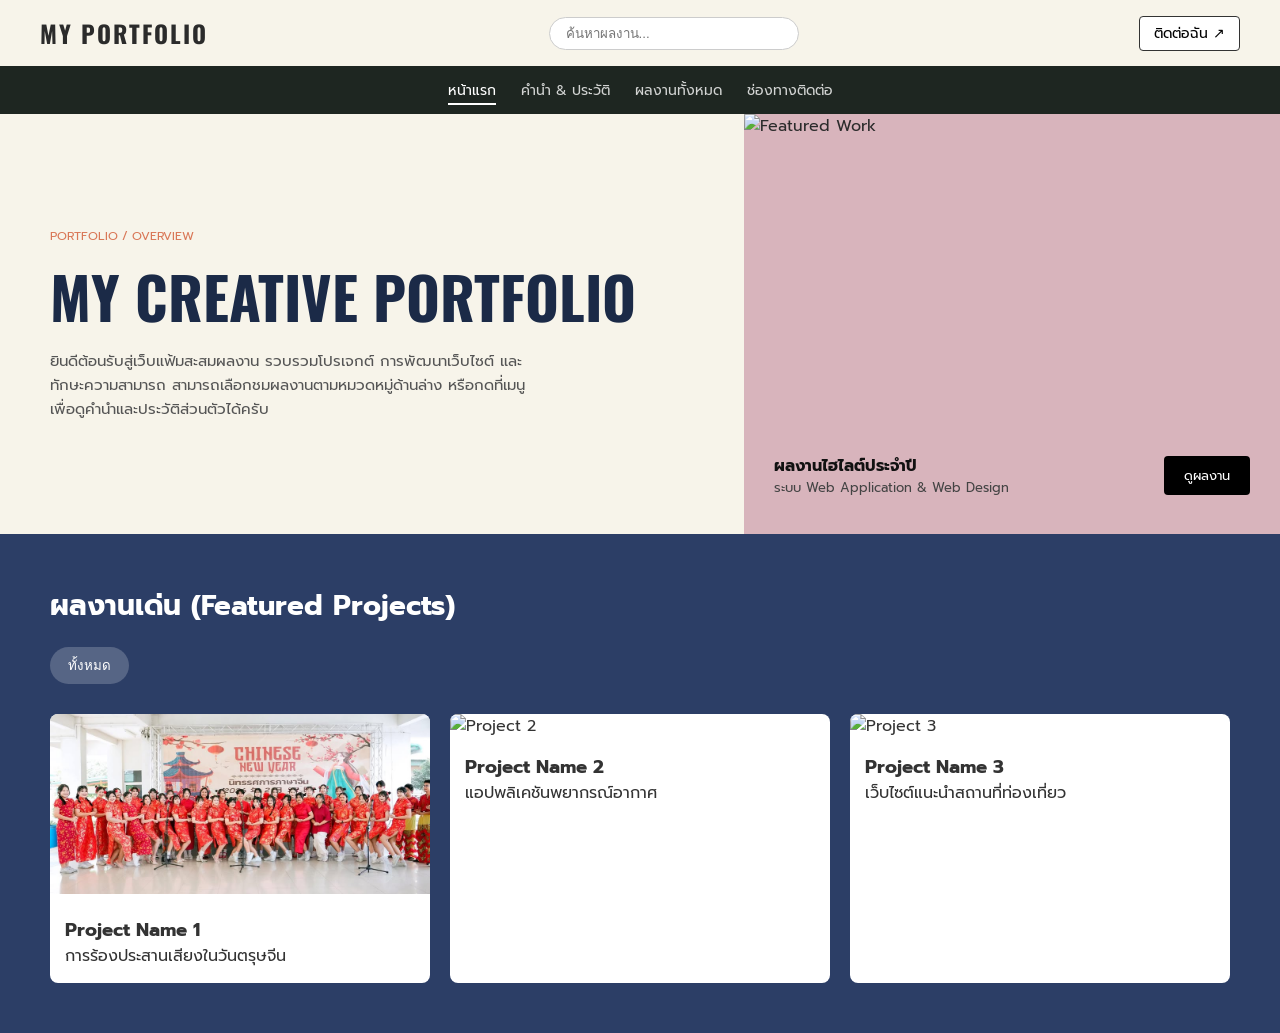
==== index.html @ c182dce8 "Update index.html" ====
<!DOCTYPE html>
<html lang="th">
<head>
    <meta charset="UTF-8">
    <meta name="viewport" content="width=device-width, initial-scale=1.0">
    <title>หน้าแรก - MY PORTFOLIO</title>
    <link rel="stylesheet" href="style.css">
</head>
<body>

    <div class="top-nav">
        <div class="logo">MY PORTFOLIO</div>
        <div class="search-box">
            <input type="text" placeholder="ค้นหาผลงาน...">
        </div>
        <div class="top-actions">
            <a href="contact.html" class="btn-map">ติดต่อฉัน ↗</a>
        </div>
    </div>

    <nav class="main-nav">
        <ul>
            <li><a href="index.html" class="active">หน้าแรก</a></li>
            <li><a href="about.html">คำนำ & ประวัติ</a></li>
            <li><a href="projects.html">ผลงานทั้งหมด</a></li>
            <li><a href="contact.html">ช่องทางติดต่อ</a></li>
        </ul>
    </nav>

    <section class="hero">
        <div class="hero-left">
            <div class="breadcrumb">Portfolio / Overview</div>
            <h1>MY CREATIVE PORTFOLIO</h1>
            <p>ยินดีต้อนรับสู่เว็บแฟ้มสะสมผลงาน รวบรวมโปรเจกต์ การพัฒนาเว็บไซต์ และทักษะความสามารถ สามารถเลือกชมผลงานตามหมวดหมู่ด้านล่าง หรือกดที่เมนูเพื่อดูคำนำและประวัติส่วนตัวได้ครับ</p>
        </div>
        
        <div class="hero-right">
            <img src="https://picsum.photos/600/400?random=1" alt="Featured Work" class="hero-img">
            <div class="hero-card-info">
                <div class="hero-card-text">
                    <h3>ผลงานไฮไลต์ประจำปี</h3>
                    <p>ระบบ Web Application & Web Design</p>
                </div>
                <a href="projects.html" class="btn-details">ดูผลงาน</a>
            </div>
        </div>
    </section>

    <section class="portfolio-section">
        <h2>ผลงานเด่น (Featured Projects)</h2>
        
        <div class="filter-bar">
            <button class="filter-btn">ทั้งหมด</button>
        </div>

        <div class="grid-container">
            <div class="project-card">
                <img src="CP.jpeg" alt="Project 1">
                <div class="project-info">
                    <h3>Project Name 1</h3>
                    <p>การร้องประสานเสียงในวันตรุษจีน</p>
                </div>
            </div>
            <div class="project-card">
                <img src="https://picsum.photos/300/200?random=3" alt="Project 2">
                <div class="project-info">
                    <h3>Project Name 2</h3>
                    <p>แอปพลิเคชันพยากรณ์อากาศ</p>
                </div>
            </div>
            <div class="project-card">
                <img src="https://picsum.photos/300/200?random=4" alt="Project 3">
                <div class="project-info">
                    <h3>Project Name 3</h3>
                    <p>เว็บไซต์แนะนำสถานที่ท่องเที่ยว</p>
                </div>
            </div>
        </div>
    </section>

</body>
</html>
---- style.css ----
@import url('https://fonts.googleapis.com/css2?family=Oswald:wght@600;700&family=Prompt:wght@300;400;600&display=swap');

* {
    box-sizing: border-box;
    margin: 0;
    padding: 0;
}

body {
    font-family: 'Prompt', sans-serif;
    background-color: #f7f4ea;
    color: #2b2b2b;
}

/* Top Navigation Header */
.top-nav {
    display: flex;
    justify-content: space-between;
    align-items: center;
    padding: 15px 40px;
    background-color: #f7f4ea;
}

.logo {
    font-family: 'Oswald', sans-serif;
    font-size: 24px;
    letter-spacing: 2px;
    font-weight: bold;
}

.search-box input {
    padding: 8px 16px;
    border-radius: 20px;
    border: 1px solid #ccc;
    width: 250px;
    outline: none;
}

.top-actions {
    display: flex;
    gap: 15px;
    align-items: center;
}

.btn-map {
    background: #fff;
    border: 1px solid #333;
    padding: 6px 14px;
    border-radius: 4px;
    cursor: pointer;
    text-decoration: none;
    color: #000;
    font-size: 14px;
}

/* Main Navigation Bar */
.main-nav {
    background-color: #1e2621;
    padding: 12px 0;
}

.main-nav ul {
    display: flex;
    justify-content: center;
    list-style: none;
    gap: 25px;
}

.main-nav a {
    color: #fff;
    text-decoration: none;
    font-size: 14px;
    opacity: 0.8;
}

.main-nav a:hover, .main-nav a.active {
    opacity: 1;
    border-bottom: 2px solid #fff;
    padding-bottom: 2px;
}

/* Hero Section Layout */
.hero {
    display: flex;
    min-height: 420px;
}

.hero-left {
    flex: 1.2;
    padding: 60px 50px;
    display: flex;
    flex-direction: column;
    justify-content: center;
}

.breadcrumb {
    font-size: 12px;
    color: #d97757;
    margin-bottom: 20px;
    text-transform: uppercase;
}

.hero-left h1 {
    font-family: 'Oswald', sans-serif;
    font-size: 58px;
    line-height: 1.1;
    color: #1b2a47;
    margin-bottom: 20px;
    text-transform: uppercase;
}

.hero-left p {
    font-size: 15px;
    color: #555;
    max-width: 480px;
    line-height: 1.6;
}

.hero-right {
    flex: 1;
    background-color: #d8b4bc;
    display: flex;
    flex-direction: column;
}

.hero-img {
    width: 100%;
    height: 72%;
    object-fit: cover;
}

.hero-card-info {
    padding: 20px 30px;
    display: flex;
    justify-content: space-between;
    align-items: center;
    height: 28%;
}

.hero-card-text h3 {
    font-size: 16px;
    color: #111;
}

.hero-card-text p {
    font-size: 13px;
    color: #444;
}

.btn-details {
    background-color: #000;
    color: #fff;
    border: none;
    padding: 10px 20px;
    border-radius: 4px;
    cursor: pointer;
    text-decoration: none;
    font-size: 13px;
}

/* Bottom Dark Section */
.portfolio-section {
    background-color: #2c3e66;
    color: #fff;
    padding: 50px;
}

.portfolio-section h2 {
    font-size: 28px;
    margin-bottom: 20px;
}

.filter-bar {
    display: flex;
    gap: 10px;
    margin-bottom: 30px;
}

.filter-btn {
    background: rgba(255, 255, 255, 0.2);
    color: #fff;
    border: none;
    padding: 8px 18px;
    border-radius: 20px;
    cursor: pointer;
}

.grid-container {
    display: grid;
    grid-template-columns: repeat(auto-fit, minmax(260px, 1fr));
    gap: 20px;
}

.project-card {
    background: #fff;
    border-radius: 8px;
    overflow: hidden;
    color: #333;
}

.project-card img {
    width: 100%;
    height: 180px;
    object-fit: cover;
}

.project-info {
    padding: 15px;
}
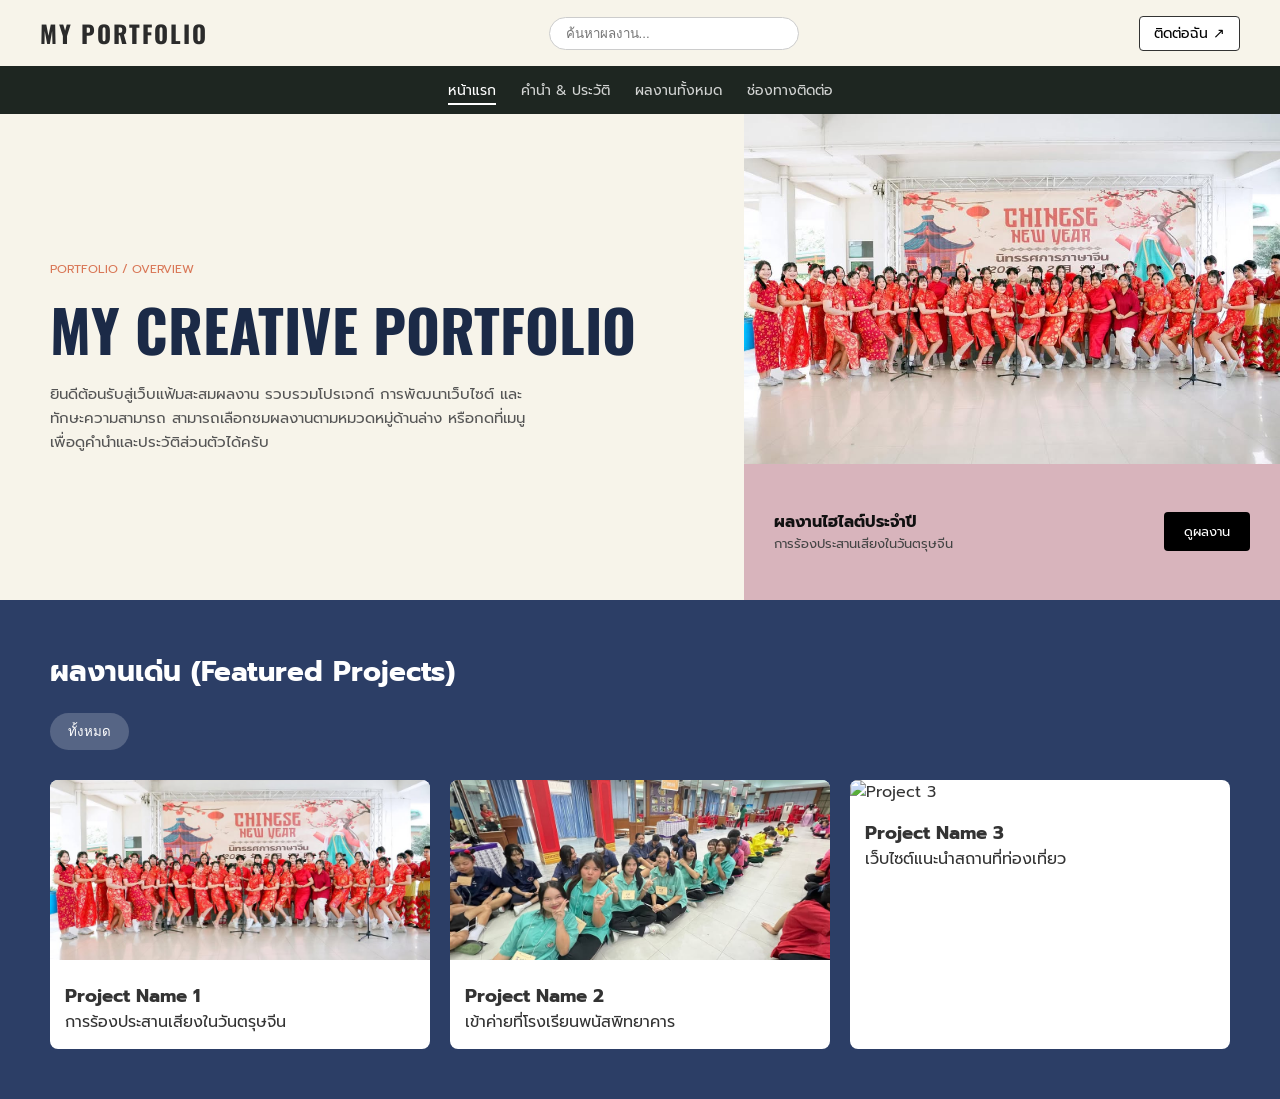
==== commit 925292e3: "Update index.html" ====
--- a/index.html
+++ b/index.html
@@ -35,11 +35,11 @@
         </div>
         
         <div class="hero-right">
-            <img src="https://picsum.photos/600/400?random=1" alt="Featured Work" class="hero-img">
+            <img src="CP.jpg" alt="Featured Work" class="hero-img">
             <div class="hero-card-info">
                 <div class="hero-card-text">
                     <h3>ผลงานไฮไลต์ประจำปี</h3>
-                    <p>ระบบ Web Application & Web Design</p>
+                    <p>การร้องประสานเสียงในวันตรุษจีน</p>
                 </div>
                 <a href="projects.html" class="btn-details">ดูผลงาน</a>
             </div>
@@ -55,17 +55,17 @@
 
         <div class="grid-container">
             <div class="project-card">
-                <img src="CP.jpeg" alt="Project 1">
+                <img src="CP.jpg" alt="Project 1">
                 <div class="project-info">
                     <h3>Project Name 1</h3>
                     <p>การร้องประสานเสียงในวันตรุษจีน</p>
                 </div>
             </div>
             <div class="project-card">
-                <img src="https://picsum.photos/300/200?random=3" alt="Project 2">
+                <img src="CAMP.jpg" alt="Project 2">
                 <div class="project-info">
                     <h3>Project Name 2</h3>
-                    <p>แอปพลิเคชันพยากรณ์อากาศ</p>
+                    <p>เข้าค่ายที่โรงเรียนพนัสพิทยาคาร</p>
                 </div>
             </div>
             <div class="project-card">
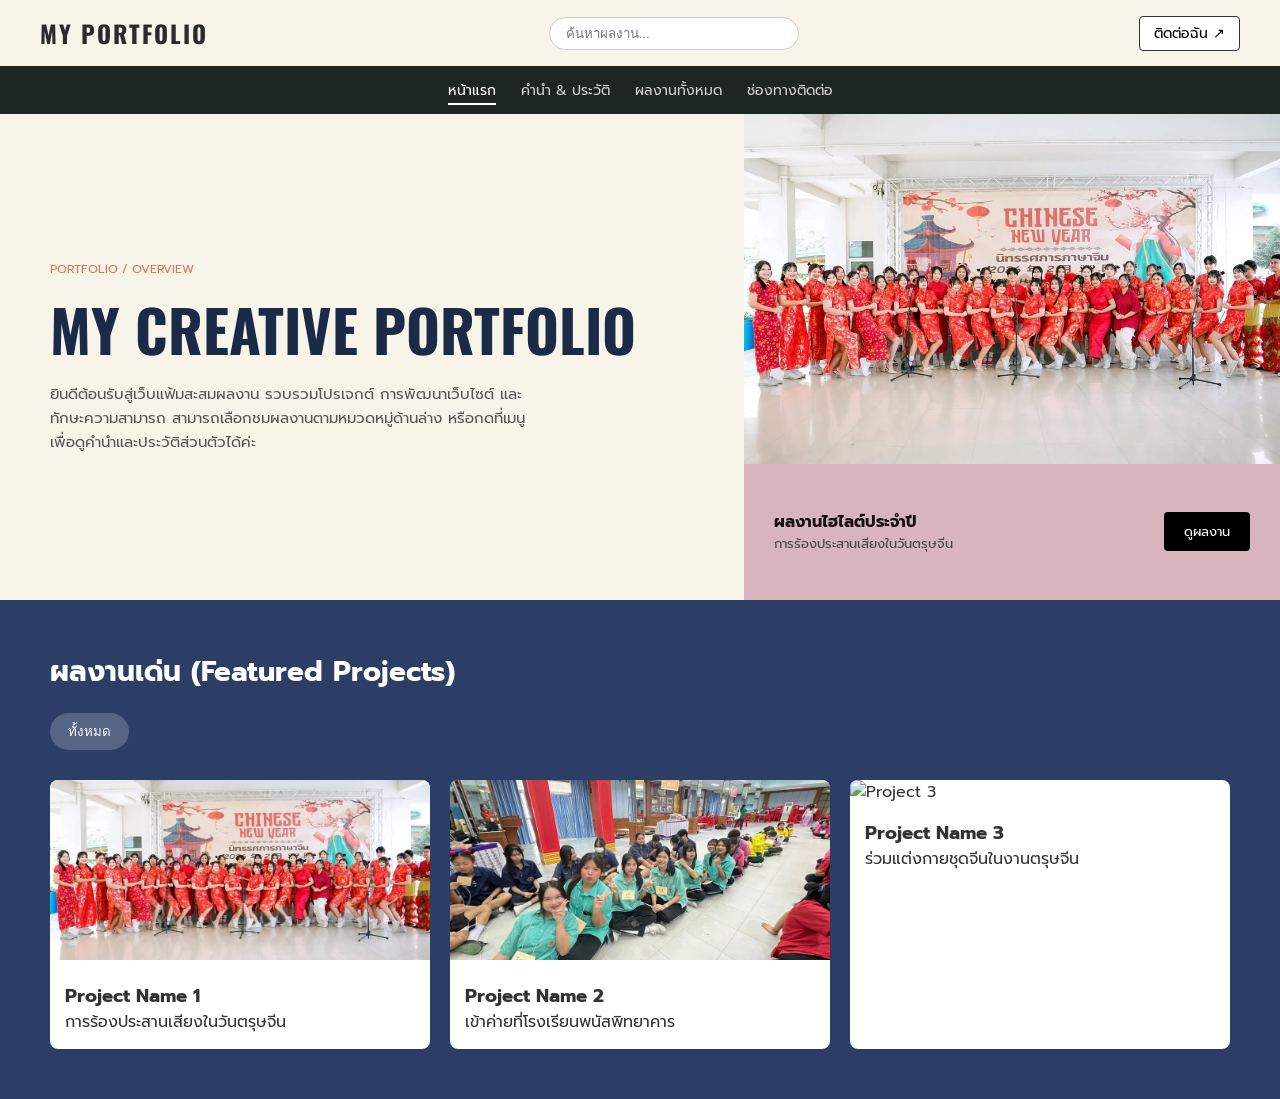
==== commit 3ddc17d5: "Update index.html" ====
--- a/index.html
+++ b/index.html
@@ -31,7 +31,7 @@
         <div class="hero-left">
             <div class="breadcrumb">Portfolio / Overview</div>
             <h1>MY CREATIVE PORTFOLIO</h1>
-            <p>ยินดีต้อนรับสู่เว็บแฟ้มสะสมผลงาน รวบรวมโปรเจกต์ การพัฒนาเว็บไซต์ และทักษะความสามารถ สามารถเลือกชมผลงานตามหมวดหมู่ด้านล่าง หรือกดที่เมนูเพื่อดูคำนำและประวัติส่วนตัวได้ครับ</p>
+            <p>ยินดีต้อนรับสู่เว็บแฟ้มสะสมผลงาน รวบรวมโปรเจกต์ การพัฒนาเว็บไซต์ และทักษะความสามารถ สามารถเลือกชมผลงานตามหมวดหมู่ด้านล่าง หรือกดที่เมนูเพื่อดูคำนำและประวัติส่วนตัวได้ค่ะ</p>
         </div>
         
         <div class="hero-right">
@@ -72,7 +72,7 @@
                 <img src="https://picsum.photos/300/200?random=4" alt="Project 3">
                 <div class="project-info">
                     <h3>Project Name 3</h3>
-                    <p>เว็บไซต์แนะนำสถานที่ท่องเที่ยว</p>
+                    <p>ร่วมแต่งกายชุดจีนในงานตรุษจีน</p>
                 </div>
             </div>
         </div>
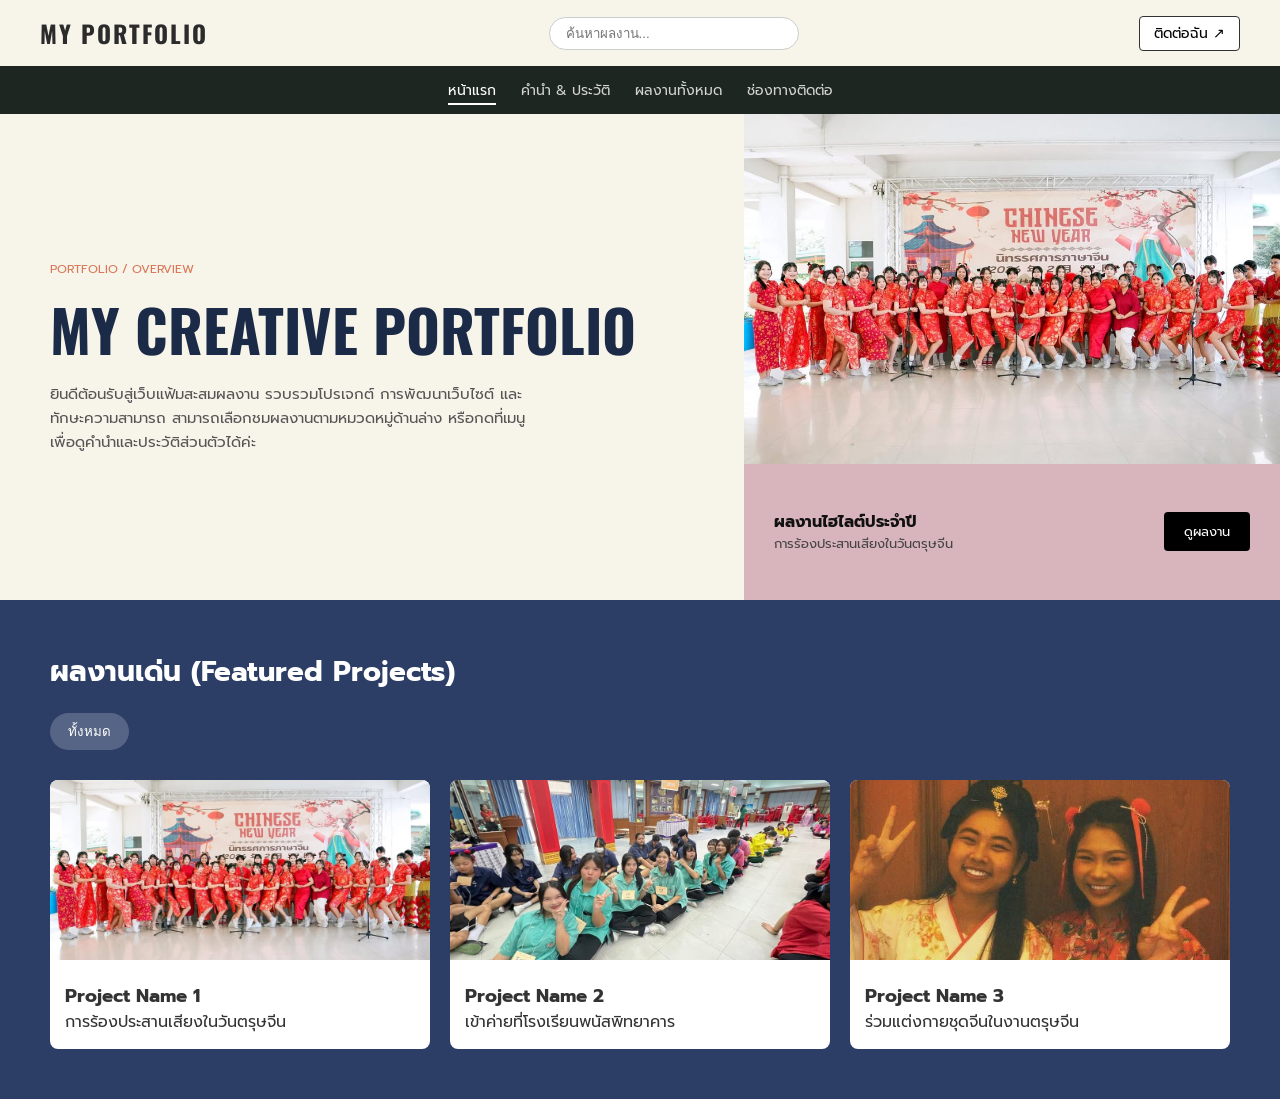
==== commit bbb9bbd2: "Update index.html" ====
--- a/index.html
+++ b/index.html
@@ -69,7 +69,7 @@
                 </div>
             </div>
             <div class="project-card">
-                <img src="https://picsum.photos/300/200?random=4" alt="Project 3">
+                <img src="CN.jpg" alt="Project 3">
                 <div class="project-info">
                     <h3>Project Name 3</h3>
                     <p>ร่วมแต่งกายชุดจีนในงานตรุษจีน</p>
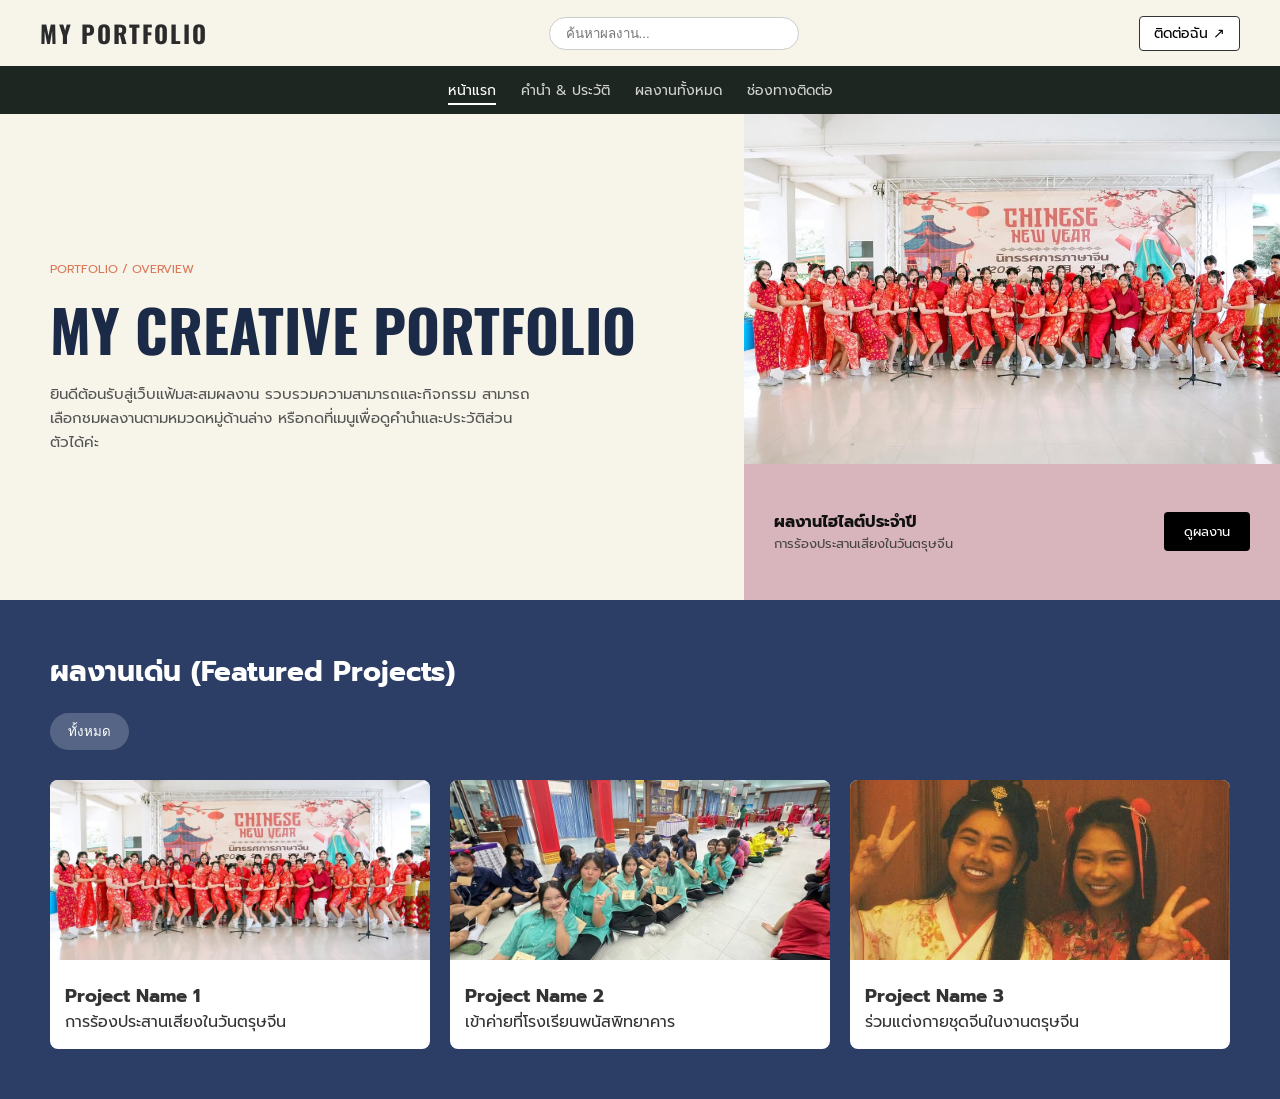
==== commit 0c42cf27: "Update index.html" ====
--- a/index.html
+++ b/index.html
@@ -31,7 +31,7 @@
         <div class="hero-left">
             <div class="breadcrumb">Portfolio / Overview</div>
             <h1>MY CREATIVE PORTFOLIO</h1>
-            <p>ยินดีต้อนรับสู่เว็บแฟ้มสะสมผลงาน รวบรวมโปรเจกต์ การพัฒนาเว็บไซต์ และทักษะความสามารถ สามารถเลือกชมผลงานตามหมวดหมู่ด้านล่าง หรือกดที่เมนูเพื่อดูคำนำและประวัติส่วนตัวได้ค่ะ</p>
+            <p>ยินดีต้อนรับสู่เว็บแฟ้มสะสมผลงาน รวบรวมความสามารถและกิจกรรม สามารถเลือกชมผลงานตามหมวดหมู่ด้านล่าง หรือกดที่เมนูเพื่อดูคำนำและประวัติส่วนตัวได้ค่ะ</p>
         </div>
         
         <div class="hero-right">
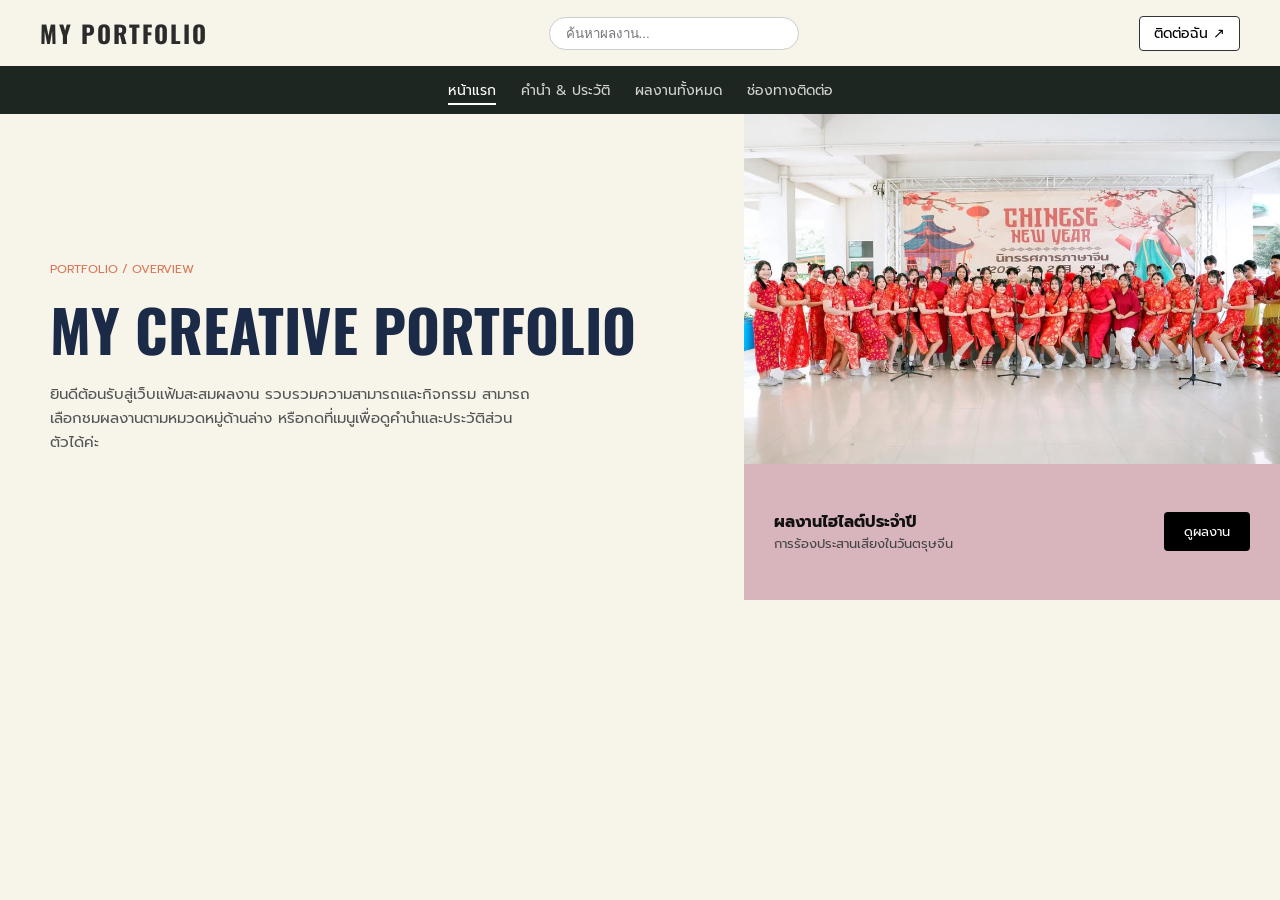
==== commit 8b82af0b: "Update index.html" ====
--- a/index.html
+++ b/index.html
@@ -46,37 +46,6 @@
         </div>
     </section>
 
-    <section class="portfolio-section">
-        <h2>ผลงานเด่น (Featured Projects)</h2>
-        
-        <div class="filter-bar">
-            <button class="filter-btn">ทั้งหมด</button>
-        </div>
-
-        <div class="grid-container">
-            <div class="project-card">
-                <img src="CP.jpg" alt="Project 1">
-                <div class="project-info">
-                    <h3>Project Name 1</h3>
-                    <p>การร้องประสานเสียงในวันตรุษจีน</p>
-                </div>
-            </div>
-            <div class="project-card">
-                <img src="CAMP.jpg" alt="Project 2">
-                <div class="project-info">
-                    <h3>Project Name 2</h3>
-                    <p>เข้าค่ายที่โรงเรียนพนัสพิทยาคาร</p>
-                </div>
-            </div>
-            <div class="project-card">
-                <img src="CN.jpg" alt="Project 3">
-                <div class="project-info">
-                    <h3>Project Name 3</h3>
-                    <p>ร่วมแต่งกายชุดจีนในงานตรุษจีน</p>
-                </div>
-            </div>
-        </div>
-    </section>
 
 </body>
 </html>
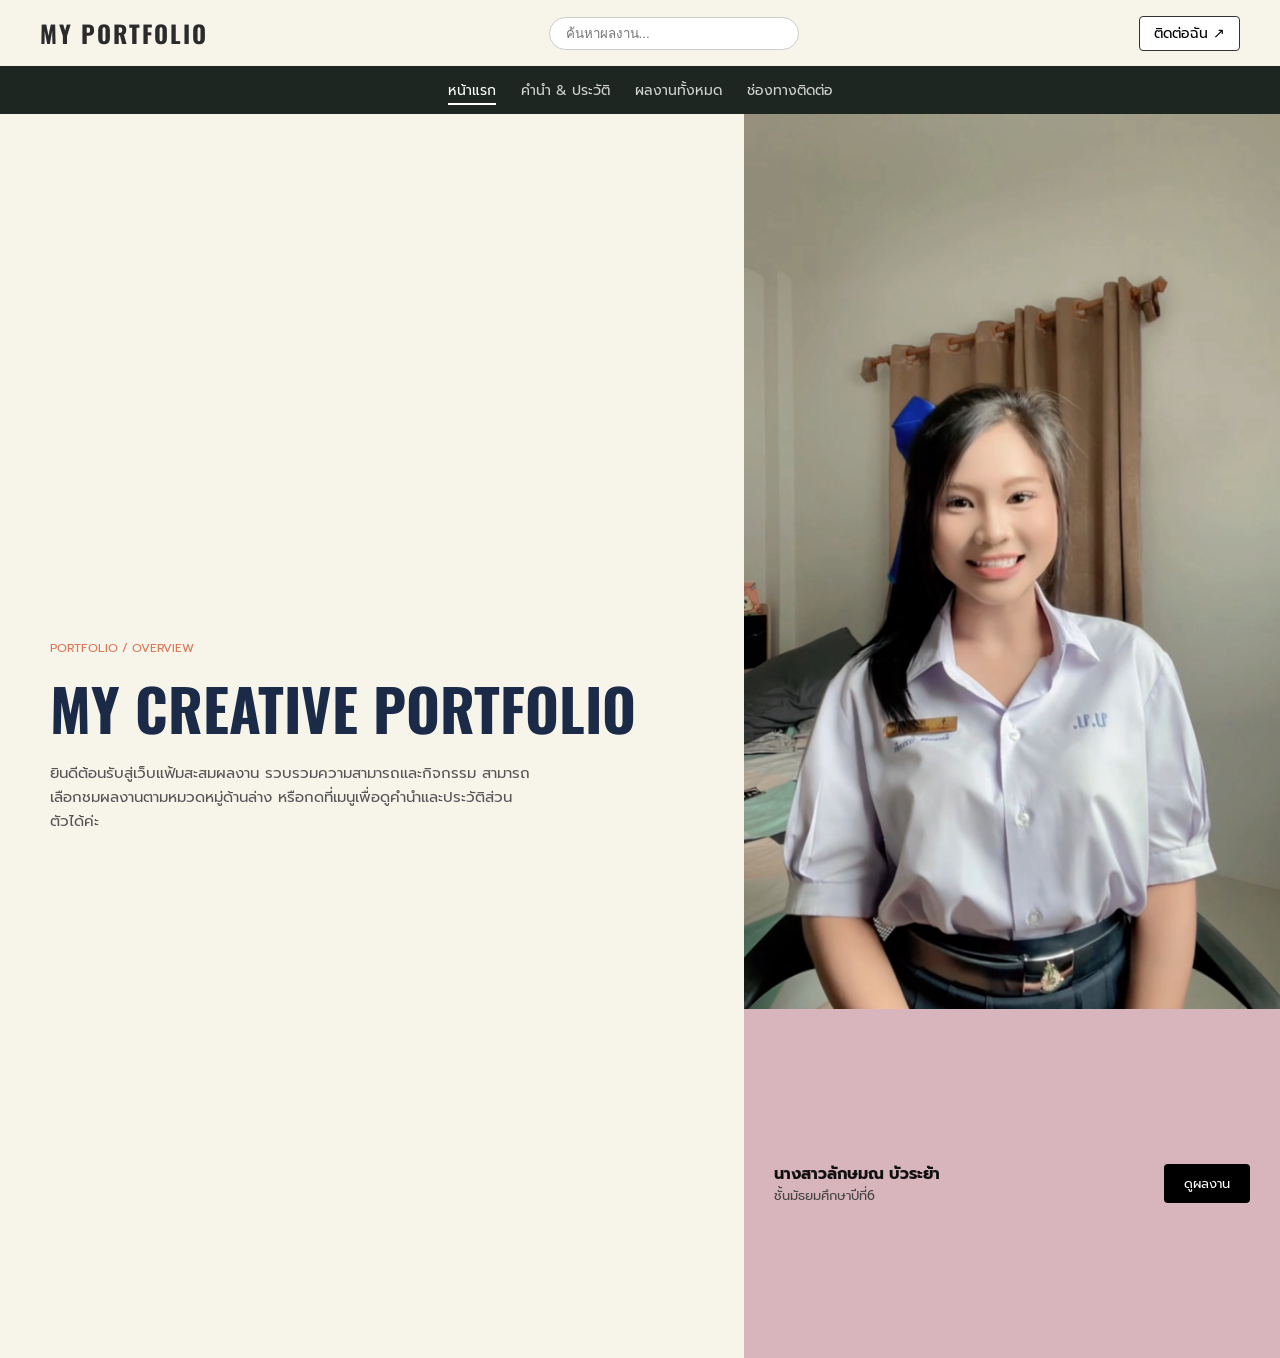
==== commit 9cce474c: "Update index.html" ====
--- a/index.html
+++ b/index.html
@@ -35,11 +35,11 @@
         </div>
         
         <div class="hero-right">
-            <img src="CP.jpg" alt="Featured Work" class="hero-img">
+            <img src="IMG_1554.jpeg" alt="Featured Work" class="hero-img">
             <div class="hero-card-info">
                 <div class="hero-card-text">
-                    <h3>ผลงานไฮไลต์ประจำปี</h3>
-                    <p>การร้องประสานเสียงในวันตรุษจีน</p>
+                    <h3>นางสาวลักษมณ บัวระย้า</h3>
+                    <p>ชั้นมัธยมศึกษาปีที่6</p>
                 </div>
                 <a href="projects.html" class="btn-details">ดูผลงาน</a>
             </div>
